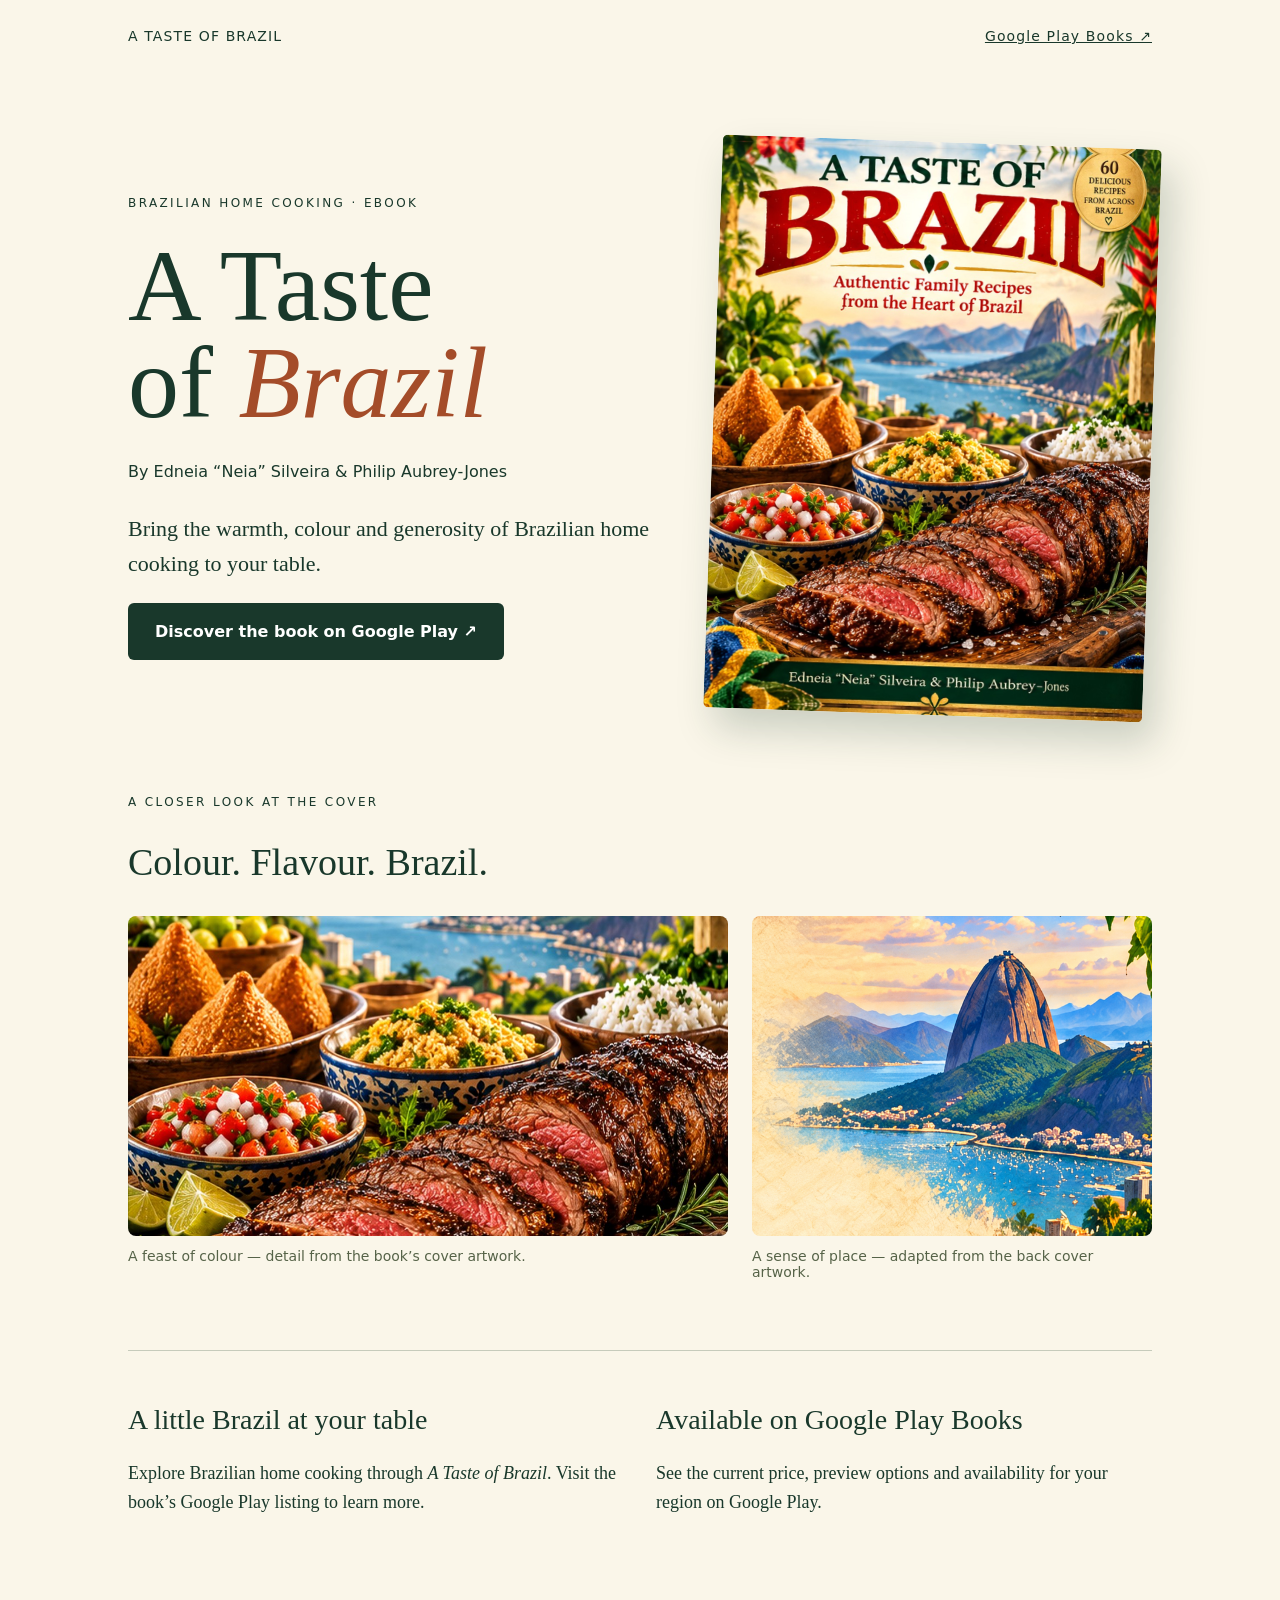
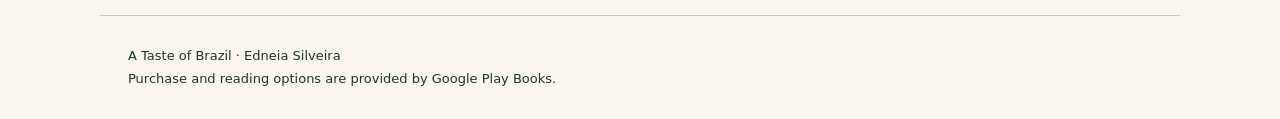
==== index.html @ abed8590 "Add unchanged website as index.html" ====
<!doctype html>
<html lang="en">
<!-- HANDOVER: A Taste of Brazil website
This file includes all images. Open it in any modern browser.
To publish free with GitHub Pages:
1. Sign into GitHub and create a public repository for this website.
2. Upload this file, naming it index.html in the repository root.
3. Open Settings > Pages. Under Build and deployment choose Deploy from a branch.
4. Choose the main branch and / (root), then Save.
5. Wait for deployment and use the website address shown in Settings > Pages.
Use free GitHub Pages hosting and its supplied address; no paid plan or custom domain needed.
Publishing makes this webpage and its images public. Upload only this HTML file.
The page links to Google Play Books. It has no automatic sales reporting or analytics.
Sales tracker and promotion notes remain separate private files.
-->
<meta charset="utf-8">
<meta name="viewport" content="width=device-width,initial-scale=1">
<title>A Taste of Brazil — Edneia Silveira &amp; Philip Aubrey-Jones</title>
<meta name="description" content="Bring the warmth, colour and generosity of Brazilian home cooking to your table. Discover A Taste of Brazil by Edneia Silveira on Google Play Books.">
<style>
*{box-sizing:border-box}body{margin:0;background:#faf6e9;color:#19382b;font-family:Georgia,serif}header,main,footer{max-width:1080px;margin:auto;padding:28px}header{display:flex;justify-content:space-between;align-items:center;font:14px system-ui;letter-spacing:.08em}header a{color:inherit}main{padding-top:70px;padding-bottom:80px}.eyebrow{font:12px system-ui;letter-spacing:.2em;text-transform:uppercase}h1{font-size:clamp(64px,11vw,128px);line-height:.95;font-weight:400;margin:28px 0}h1 em{color:#a44c29}p{font-size:22px;line-height:1.6;max-width:620px}.author{font:16px system-ui;margin:30px 0}.button{display:inline-block;background:#19382b;color:white;padding:19px 27px;border-radius:6px;text-decoration:none;font:600 16px system-ui}.details{margin-top:70px;border-top:1px solid #c6cbbb;padding-top:30px;display:grid;grid-template-columns:1fr 1fr;gap:32px}.details h2{font-size:28px;font-weight:400}.details p{font-size:18px}footer{border-top:1px solid #c6cbbb;font:13px system-ui;line-height:1.8}@media(max-width:600px){main{padding-top:35px}.details{grid-template-columns:1fr}header{gap:20px}p{font-size:20px}}

.hero{display:grid;grid-template-columns:1.1fr .9fr;gap:48px;align-items:center}.hero h1{font-size:clamp(60px,8vw,102px)}.book-cover{width:100%;height:auto;display:block;border-radius:5px;box-shadow:12px 20px 38px #19382b35;transform:rotate(2deg)}.visuals{margin-top:80px}.visuals h2{font-size:38px;font-weight:400}.gallery{display:grid;grid-template-columns:1.5fr 1fr;gap:24px}.gallery figure{margin:0}.gallery img{display:block;width:100%;height:320px;object-fit:cover;border-radius:8px}.gallery figcaption{font:14px system-ui;margin-top:12px;color:#566348}@media(max-width:700px){.hero,.gallery{grid-template-columns:1fr}.hero{gap:36px}.book-cover{max-width:380px;margin:auto;transform:none}.gallery img{height:260px}.visuals{margin-top:55px}}
</style>
<header><span>A TASTE OF BRAZIL</span><a href="https://play.google.com/store/books/details/Edneia_Silveira_A_Taste_of_Brazil?id=nNATEgAAQBAJ">Google Play Books ↗</a></header>
<main>
<section class="hero"><div><div class="eyebrow">Brazilian home cooking · Ebook</div>
<h1>A Taste<br>of <em>Brazil</em></h1>
<div class="author">By Edneia “Neia” Silveira &amp; Philip Aubrey-Jones</div>
<p>Bring the warmth, colour and generosity of Brazilian home cooking to your table.</p>
<a class="button" href="https://play.google.com/store/books/details/Edneia_Silveira_A_Taste_of_Brazil?id=nNATEgAAQBAJ">Discover the book on Google Play ↗</a>
</div><img class="book-cover" src="[data-uri]" alt="A Taste of Brazil cover, featuring Brazilian dishes and Rio de Janeiro scenery" width="1056" height="1377"></section>
<section class="visuals" aria-labelledby="visual-title"><div class="eyebrow">A closer look at the cover</div><h2 id="visual-title">Colour. Flavour. Brazil.</h2><div class="gallery"><figure><img src="[data-uri]" alt="Detail of the cover artwork showing grilled meat, rice, salad and golden savoury snacks" loading="lazy"><figcaption>A feast of colour — detail from the book’s cover artwork.</figcaption></figure><figure><img src="[data-uri]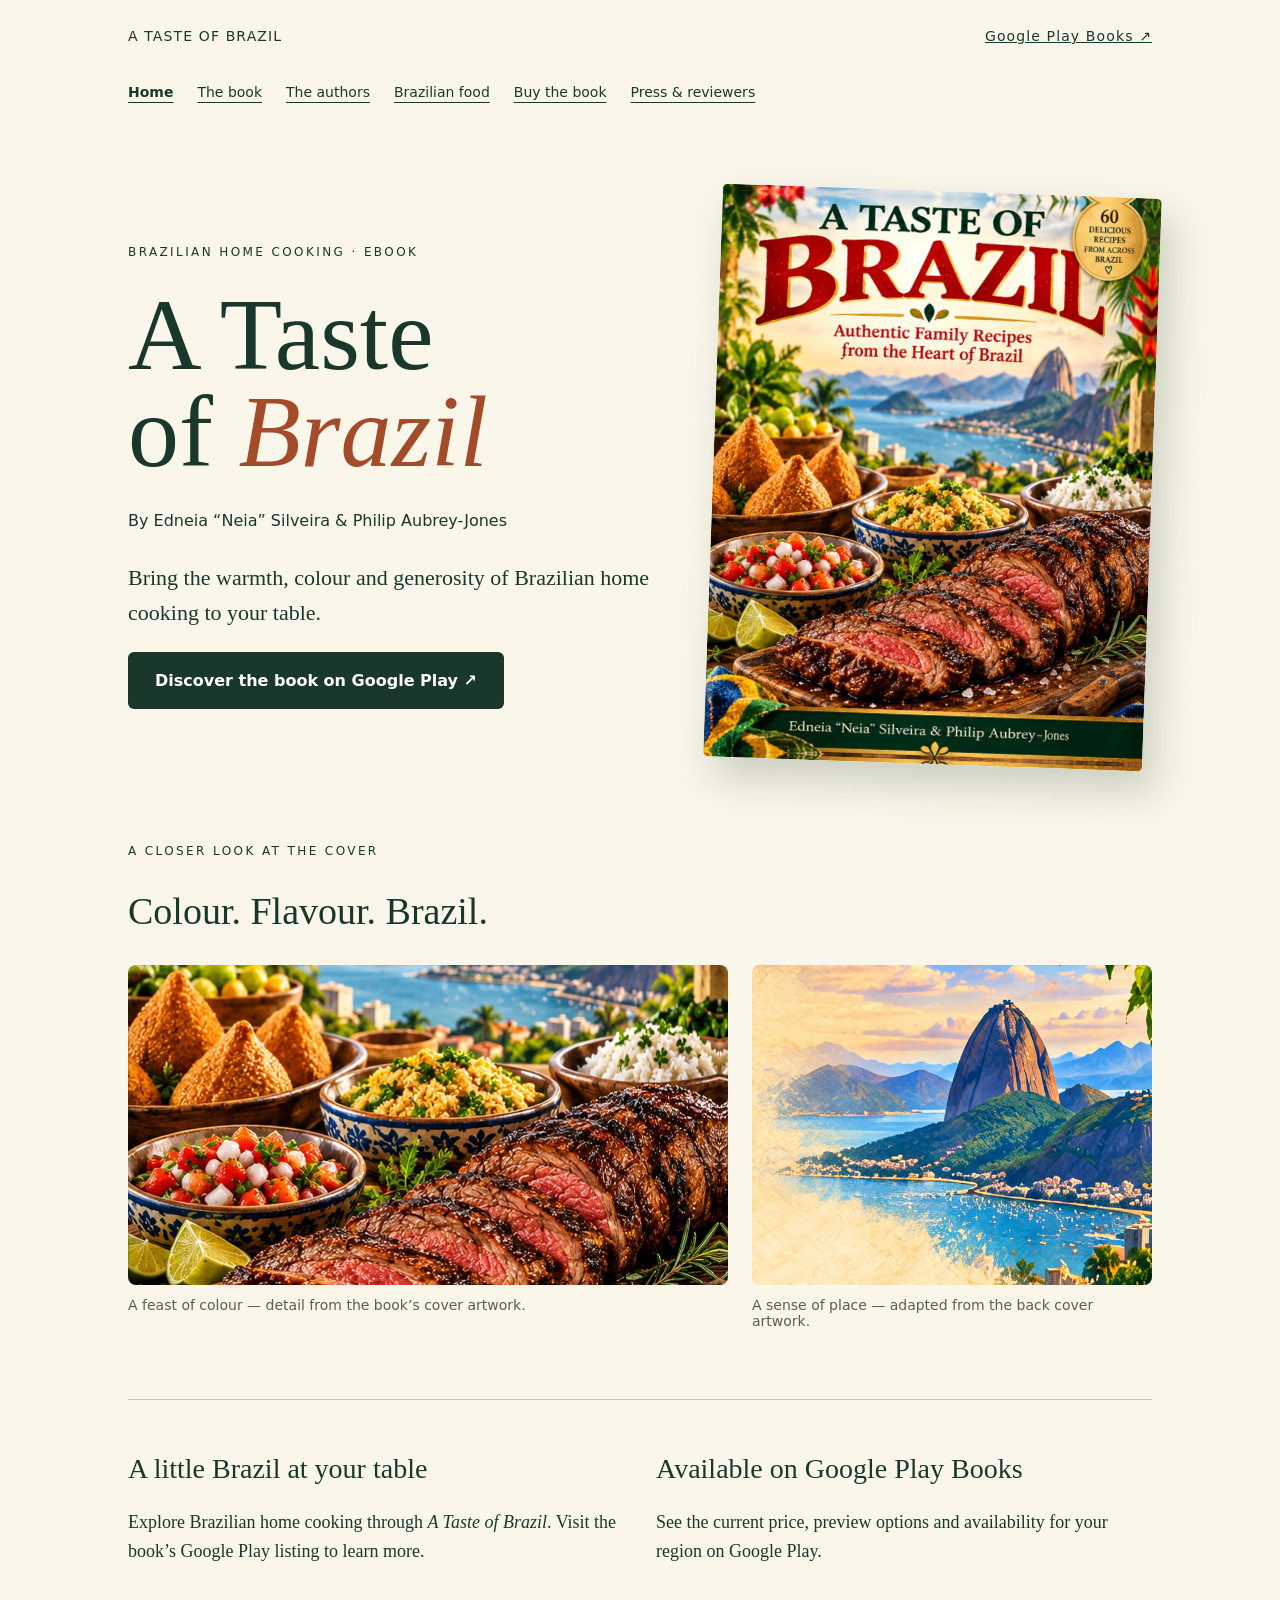
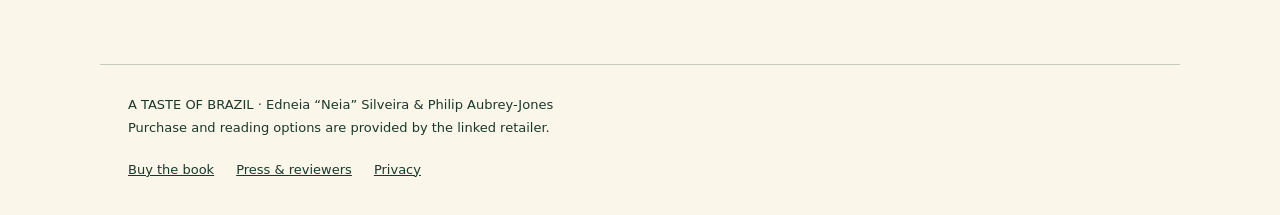
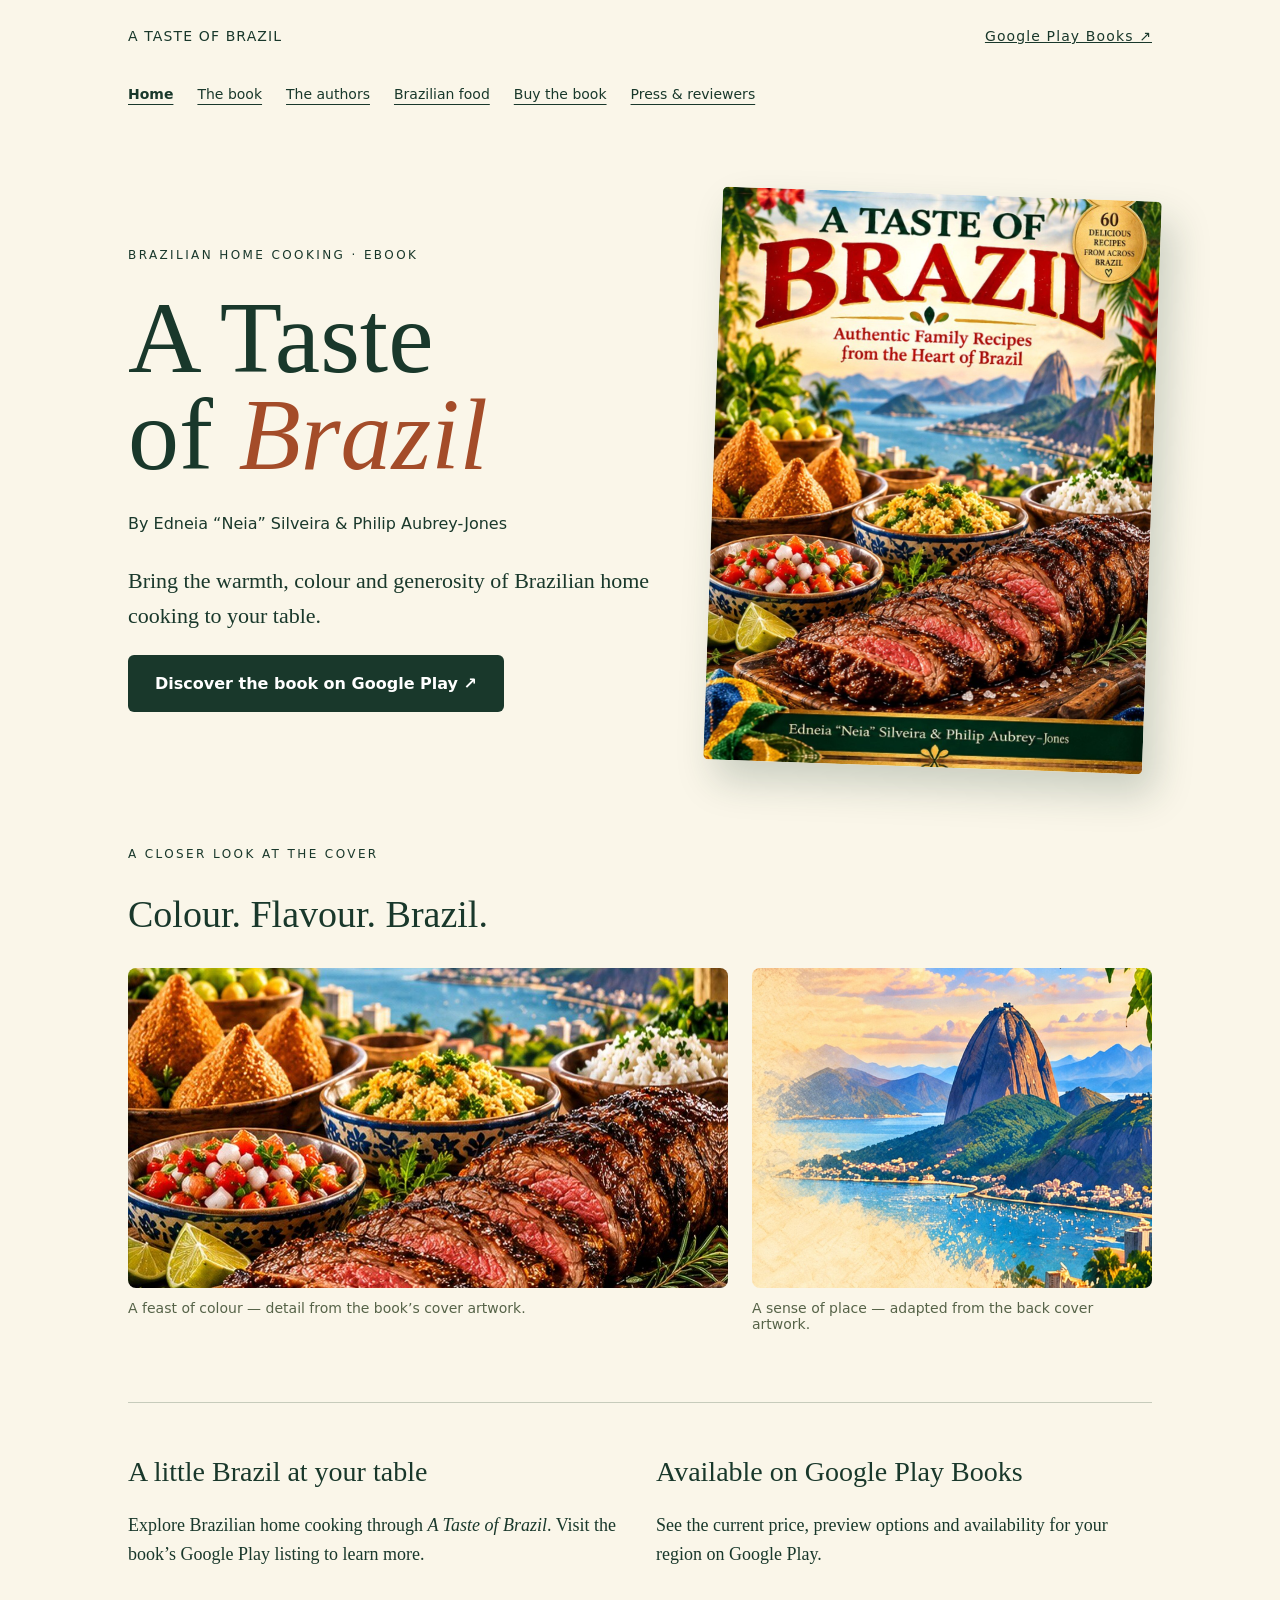
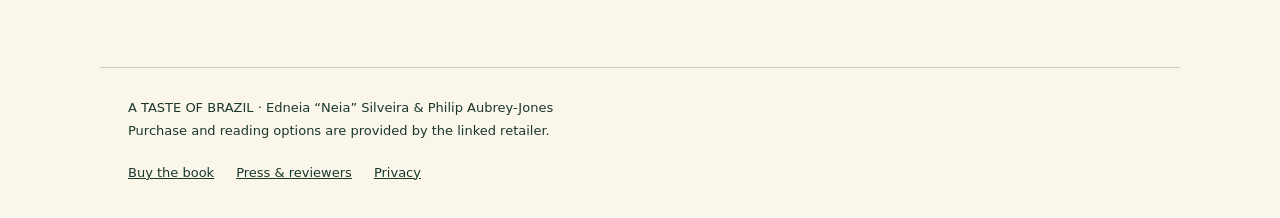
